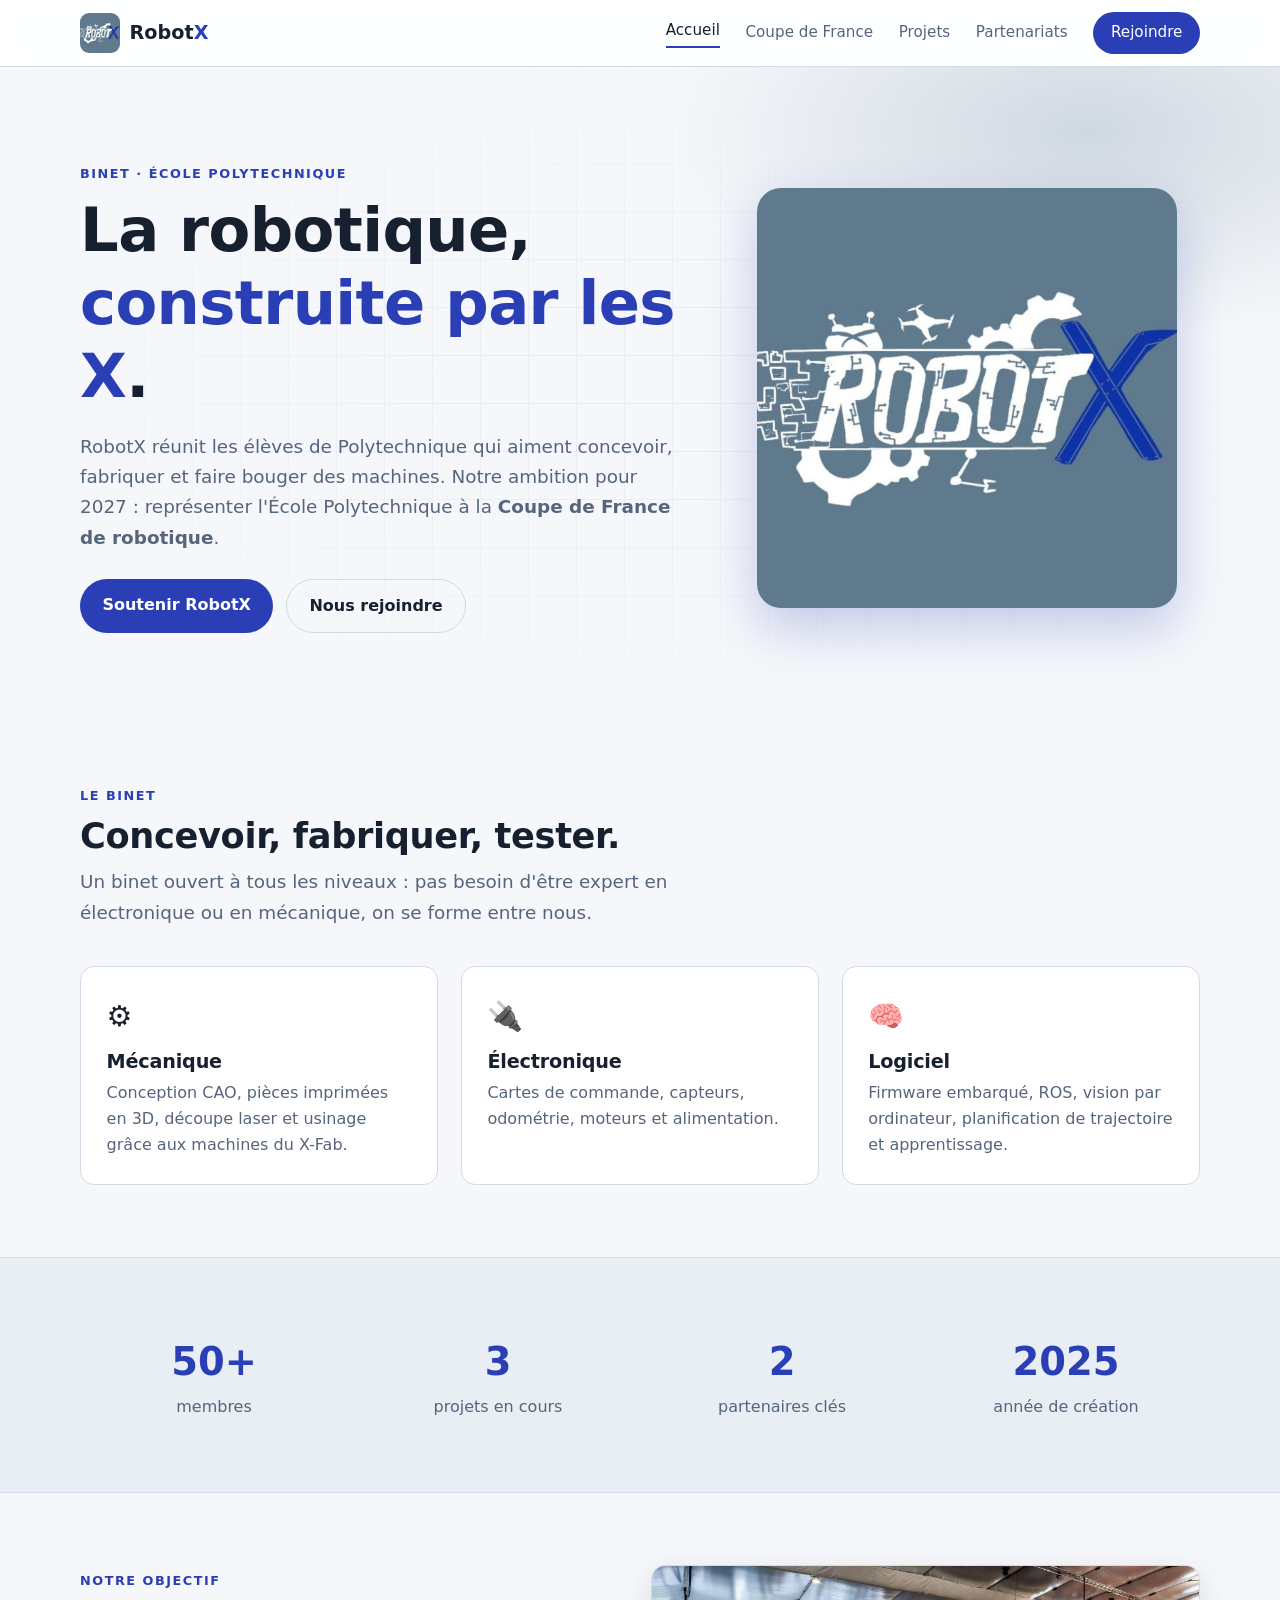
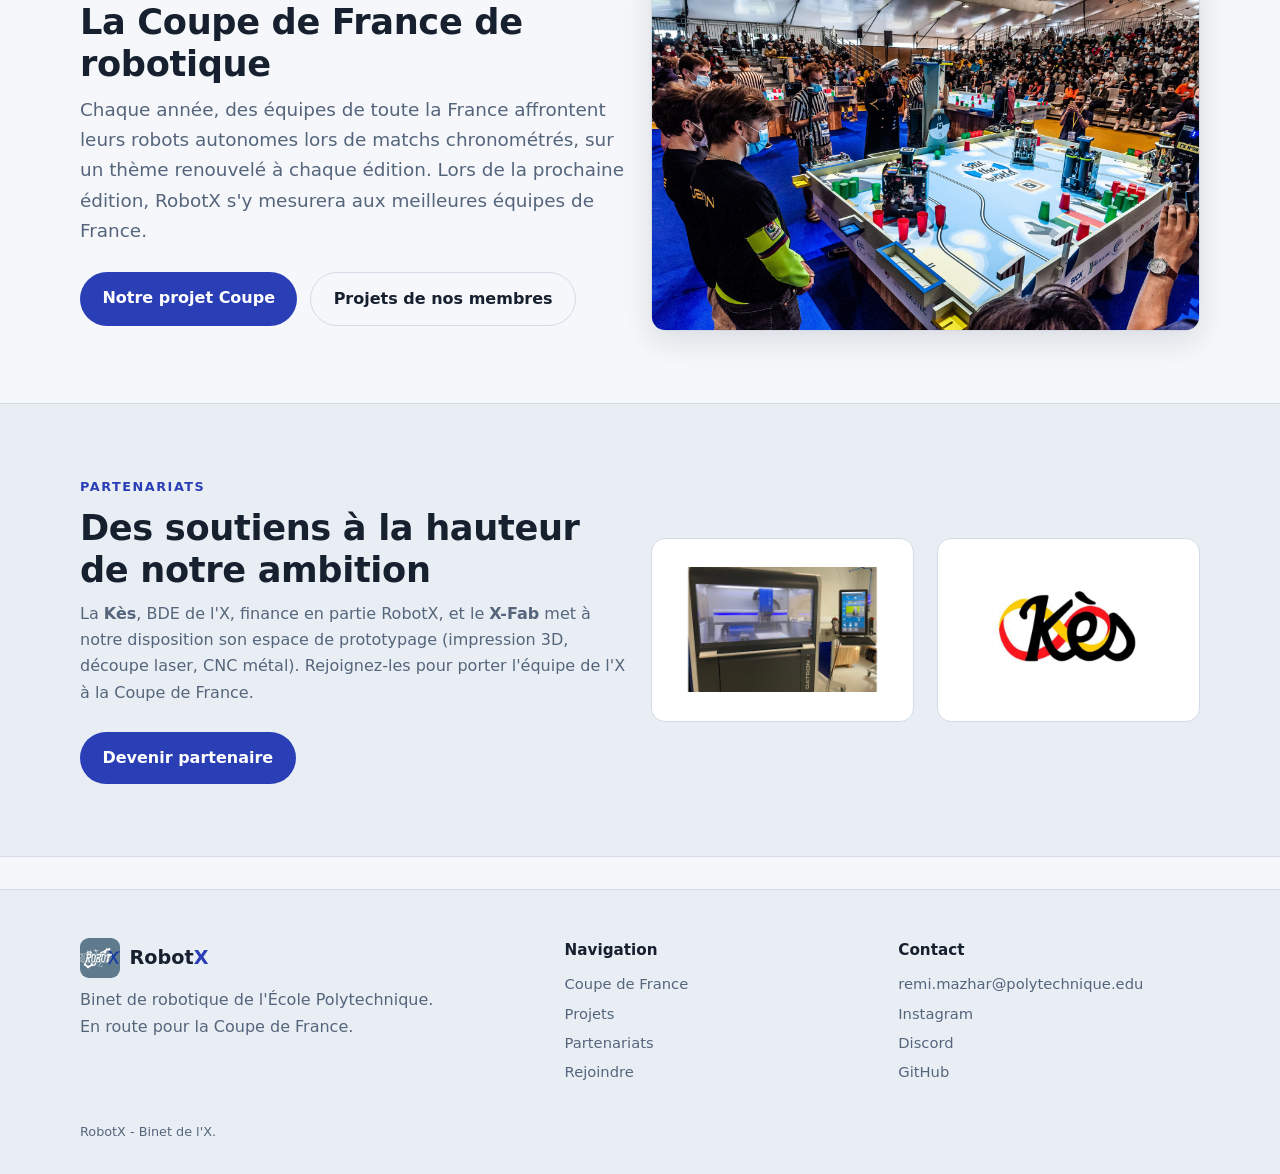
==== index.html @ 126c6d39 "Premier commit Co-Authored-By: Claude Opus 5.5 <noreply@anthropic.com>" ====
<!DOCTYPE html>
<html lang="fr">
<head>
<meta charset="utf-8">
<meta name="viewport" content="width=device-width, initial-scale=1">
<title>RobotX - Binet de robotique de l'École Polytechnique</title>
<meta name="description" content="RobotX, le binet robotique de l'École polytechnique : projets, ateliers et partenariats avec le X-Fab et la Kès.">
<link rel="stylesheet" href="style.css">
</head>
<body>
<header class="site"></header>

<main>
<section class="hero">
  <div class="wrap">
    <div>
      <span class="eyebrow">Binet · École Polytechnique</span>
      <h1>La robotique, <em>construite par les X</em>.</h1>
      <p class="lead">RobotX réunit les élèves de Polytechnique qui aiment concevoir, fabriquer et faire bouger des machines. Notre ambition pour 2027 : représenter l'École Polytechnique à la <b>Coupe de France de robotique</b>.</p>
      <div class="actions">
        <a class="btn" href="partenariats.html#soutenir">Soutenir RobotX</a>
        <a class="btn ghost" href="rejoindre.html">Nous rejoindre</a>
      </div>
    </div>
    <img class="hero-logo" src="images/logo_robotx.jpeg" alt="Logo RobotX">
  </div>
</section>

<section class="block">
  <div class="wrap">
    <div class="section-head reveal">
      <span class="eyebrow">Le binet</span>
      <h2>Concevoir, fabriquer, tester.</h2>
      <p class="lead">Un binet ouvert à tous les niveaux : pas besoin d'être expert en électronique ou en mécanique, on se forme entre nous.</p>
    </div>
    <div class="grid c3">
      <article class="card reveal"><div class="icon">⚙️</div><h3>Mécanique</h3><p>Conception CAO, pièces imprimées en 3D, découpe laser et usinage grâce aux machines du X-Fab.</p></article>
      <article class="card reveal"><div class="icon">🔌</div><h3>Électronique</h3><p>Cartes de commande, capteurs, odométrie, moteurs et alimentation.</p></article>
      <article class="card reveal"><div class="icon">🧠</div><h3>Logiciel</h3><p>Firmware embarqué, ROS, vision par ordinateur, planification de trajectoire et apprentissage.</p></article>
    </div>
  </div>
</section>

<section class="block alt">
  <div class="wrap">
    <div class="stats reveal">
      <div class="stat"><b>50+</b><p>membres</p></div>
      <div class="stat"><b>3</b><p>projets en cours</p></div>
      <div class="stat"><b>2</b><p>partenaires clés</p></div>
      <div class="stat"><b>2025</b><p>année de création</p></div>
    </div>
  </div>
</section>

<section class="block">
  <div class="wrap grid c2" style="align-items:center">
    <div class="reveal">
      <span class="eyebrow">Notre objectif</span>
      <h2>La Coupe de France de robotique</h2>
      <p class="lead">Chaque année, des équipes de toute la France affrontent leurs robots autonomes lors de matchs chronométrés, sur un thème renouvelé à chaque édition. Lors de la prochaine édition, RobotX s'y mesurera aux meilleures équipes de France.</p>
      <div class="actions"><a class="btn" href="coupe.html">Notre projet Coupe</a><a class="btn ghost" href="projets.html">Projets de nos membres</a></div>
    </div>
    <img class="media reveal" src="images/cdf_event.jpg" alt="Match de la Coupe de France de robotique devant le public" loading="lazy">
  </div>
</section>

<section class="block alt">
  <div class="wrap grid c2" style="align-items:center">
    <div class="reveal">
      <span class="eyebrow">Partenariats</span>
      <h2>Des soutiens à la hauteur de notre ambition</h2>
      <p>La <strong>Kès</strong>, BDE de l'X, finance en partie RobotX, et le <strong>X-Fab</strong> met à notre disposition son espace de prototypage (impression 3D, découpe laser, CNC métal). Rejoignez-les pour porter l'équipe de l'X à la Coupe de France.</p>
      <div class="actions"><a class="btn" href="partenariats.html#soutenir">Devenir partenaire</a></div>
    </div>
    <div class="grid c2 reveal">
      <div class="logo-tile"><img src="images/xfab.png" alt="Machine CNC du X-Fab"></div>
      <div class="logo-tile"><img src="images/logo_kes.jpg" alt="Logo de la Kès"></div>
    </div>
  </div>
</section>
</main>

<footer class="site"></footer>
<script src="site.js"></script>
<script src="layout.js"></script>
<script src="script.js"></script>
</body>
</html>
---- style.css ----
:root {
  --bg: #f5f7fa;
  --bg-2: #e9eef4;
  --card: #ffffff;
  --line: #d3dbe6;
  --text: #16202f;
  --muted: #55657c;
  --accent: #2a3fb5;
  --accent-2: #5f7c96;
  --pop: #f5a300;
  --radius: 14px;
  --maxw: 1120px;
}
* { box-sizing: border-box; margin: 0; padding: 0; }
html { scroll-behavior: smooth; }
body {
  font-family: system-ui, -apple-system, "Segoe UI", Roboto, sans-serif;
  background: var(--bg);
  color: var(--text);
  line-height: 1.65;
}
a { color: inherit; text-decoration: none; }
img { max-width: 100%; display: block; }
.wrap { width: min(var(--maxw), 100% - 2.5rem); margin-inline: auto; }
h1, h2, h3 { line-height: 1.2; letter-spacing: -0.01em; }
h1 { font-size: clamp(2.2rem, 5vw, 3.8rem); }
h2 { font-size: clamp(1.6rem, 3vw, 2.2rem); margin-bottom: .6rem; }
h3 { font-size: 1.2rem; margin-bottom: .4rem; }
p { color: var(--muted); }
.eyebrow { color: var(--accent); font-weight: 600; letter-spacing: .12em; text-transform: uppercase; font-size: .8rem; margin-bottom: .6rem; display: block; }
.lead { font-size: 1.15rem; max-width: 60ch; }

/* Header */
header.site {
  position: sticky; top: 0; z-index: 50;
  background: rgba(255,255,255,.9); backdrop-filter: blur(10px);
  border-bottom: 1px solid var(--line);
}
header.site .wrap { display: flex; align-items: center; justify-content: space-between; height: 66px; }
.brand { display: flex; align-items: center; gap: .6rem; font-weight: 800; font-size: 1.2rem; }
.brand img { width: 40px; height: 40px; border-radius: 9px; }
.brand span b { color: var(--accent); }
nav.main { display: flex; gap: 1.6rem; align-items: center; }
nav.main a { color: var(--muted); font-weight: 500; font-size: .95rem; transition: color .15s; }
nav.main a:hover, nav.main a[aria-current="page"] { color: var(--text); }
nav.main a[aria-current="page"] { border-bottom: 2px solid var(--accent); padding-bottom: 3px; }
.burger { display: none; background: none; border: 1px solid var(--line); color: var(--text); border-radius: 8px; padding: .35rem .6rem; font-size: 1.2rem; cursor: pointer; }

/* Buttons */
.btn {
  display: inline-block; padding: .8rem 1.4rem; border-radius: 999px; font-weight: 600;
  background: var(--accent); color: #fff; transition: transform .15s, box-shadow .15s;
}
.btn:hover { transform: translateY(-2px); box-shadow: 0 8px 24px rgba(42,63,181,.35); }
.btn.ghost { background: transparent; color: var(--text); border: 1px solid var(--line); }
.btn.ghost:hover { border-color: var(--accent); box-shadow: none; }
.actions { display: flex; gap: .8rem; flex-wrap: wrap; margin-top: 1.6rem; }

/* Hero */
.hero {
  position: relative; overflow: hidden; padding: 6rem 0 5rem;
  background:
    radial-gradient(600px 300px at 85% 10%, rgba(95,124,150,.25), transparent 70%);
}
.hero::before {
  content: ""; position: absolute; inset: 0; opacity: .35;
  background-image: linear-gradient(var(--line) 1px, transparent 1px), linear-gradient(90deg, var(--line) 1px, transparent 1px);
  background-size: 48px 48px;
  mask-image: radial-gradient(ellipse at center, #000 20%, transparent 75%);
}
.hero .wrap { position: relative; display: grid; grid-template-columns: 1.3fr 1fr; gap: 3rem; align-items: center; }
.hero h1 em { font-style: normal; color: var(--accent); }
.hero p.lead { margin-top: 1.2rem; }
.page-hero { padding: 4.5rem 0 2.5rem; background: radial-gradient(500px 250px at 90% 0, rgba(95,124,150,.2), transparent 70%); }
.page-hero h1 { font-size: clamp(2rem, 4vw, 3rem); }

/* Placeholders */
.ph {
  display: grid; place-items: center; text-align: center; color: var(--muted);
  font-size: .85rem; font-family: ui-monospace, Consolas, monospace;
  border: 1px dashed var(--line); border-radius: var(--radius);
  background: repeating-linear-gradient(45deg, var(--bg-2), var(--bg-2) 12px, var(--card) 12px, var(--card) 24px);
  min-height: 200px; padding: 1rem;
}
.ph.tall { min-height: 340px; }
.ph.logo { min-height: 90px; width: 180px; }

/* Sections */
section.block { padding: 4.5rem 0; }
section.alt { background: var(--bg-2); border-block: 1px solid var(--line); }
.section-head { margin-bottom: 2.4rem; }
.grid { display: grid; gap: 1.4rem; }
.grid.c3 { grid-template-columns: repeat(3, 1fr); }
.grid.c2 { grid-template-columns: repeat(2, 1fr); }
.grid.c4 { grid-template-columns: repeat(4, 1fr); }
.card {
  background: var(--card); border: 1px solid var(--line); border-radius: var(--radius);
  padding: 1.6rem; transition: transform .2s, border-color .2s;
}
.card:hover { transform: translateY(-4px); border-color: var(--accent); }
.card .icon { font-size: 1.8rem; margin-bottom: .6rem; }
.card.project { padding: 0; overflow: hidden; }
.card.project .ph { border: 0; border-radius: 0; border-bottom: 1px dashed var(--line); }
.card.project .body { padding: 1.4rem; }
.tag {
  display: inline-block; font-size: .72rem; font-weight: 600; padding: .15rem .6rem; border-radius: 999px;
  border: 1px solid var(--line); background: #fff; color: var(--accent-2); margin: 0 .3rem .5rem 0;
}
.tag.warm { color: #a86b00; border-color: var(--pop); background: #fff6df; }

/* Stats */
.stats { display: grid; grid-template-columns: repeat(4, 1fr); gap: 1rem; text-align: center; }
.stat b { display: block; font-size: 2.4rem; color: var(--accent); }

/* Partners */
.partner { display: grid; grid-template-columns: 1fr 1.2fr; gap: 3rem; align-items: center; padding: 3rem 0; }
.partner + .partner { border-top: 1px solid var(--line); }
.partner.rev .visual { order: 2; }
.partner ul { margin: 1rem 0 0 1.2rem; color: var(--muted); }
.partner li { margin-bottom: .4rem; }
.partner li::marker { color: var(--pop); }
.callout {
  border-left: 3px solid var(--pop); background: var(--card);
  padding: 1rem 1.2rem; border-radius: 0 var(--radius) var(--radius) 0; margin-top: 1.2rem;
}
.machines { display: grid; grid-template-columns: repeat(2, 1fr); gap: .8rem; margin-top: 1.2rem; }
.machine { background: var(--card); border: 1px solid var(--line); border-radius: 10px; padding: .8rem 1rem; font-size: .92rem; }
.machine b { display: block; color: var(--text); }
.machine span { color: var(--muted); }

/* Timeline */
.steps { counter-reset: s; display: grid; gap: 1rem; }
.step { display: flex; gap: 1rem; align-items: flex-start; }
.step::before {
  counter-increment: s; content: counter(s); flex: none;
  width: 36px; height: 36px; border-radius: 50%; display: grid; place-items: center;
  background: var(--accent); color: #fff; font-weight: 800;
}

/* Form */
form { display: grid; gap: 1rem; }
label { font-size: .9rem; color: var(--muted); display: grid; gap: .3rem; }
input, textarea, select {
  font: inherit; color: var(--text); background: var(--bg-2);
  border: 1px solid var(--line); border-radius: 10px; padding: .7rem .9rem;
}
input:focus, textarea:focus, select:focus { outline: 2px solid var(--accent); border-color: transparent; }

/* Footer */
footer.site { border-top: 1px solid var(--line); padding: 3rem 0 2rem; background: var(--bg-2); margin-top: 2rem; }
footer.site .cols { display: grid; grid-template-columns: 1.5fr 1fr 1fr; gap: 2rem; }
footer.site h4 { margin-bottom: .6rem; font-size: .95rem; }
footer.site a { display: block; color: var(--muted); font-size: .92rem; margin-bottom: .3rem; }
footer.site a:hover { color: var(--accent); }
footer.site .legal { margin-top: 2rem; font-size: .8rem; color: var(--muted); }

/* Reveal */
.reveal { opacity: 0; transform: translateY(18px); transition: opacity .6s, transform .6s; }
.reveal.in { opacity: 1; transform: none; }
@media (prefers-reduced-motion: reduce) { .reveal { opacity: 1; transform: none; transition: none; } html { scroll-behavior: auto; } }

@media (max-width: 860px) {
  .hero .wrap, .partner, .grid.c2, footer.site .cols { grid-template-columns: 1fr; }
  .grid.c3, .grid.c4, .stats { grid-template-columns: repeat(2, 1fr); }
  .partner.rev .visual { order: 0; }
  .burger { display: block; }
  nav.main {
    display: none; position: absolute; top: 66px; left: 0; right: 0; flex-direction: column;
    background: #fff; padding: 1.2rem; border-bottom: 1px solid var(--line); gap: 1rem;
  }
  nav.main.open { display: flex; }
}
@media (max-width: 540px) {
  .grid.c3, .grid.c4, .stats, .machines { grid-template-columns: 1fr; }
}

/* Images */
.hero-logo { border-radius: 24px; box-shadow: 0 20px 50px rgba(42,63,181,.25); width: min(100%, 420px); margin-inline: auto; }
.photo { width: 100%; border-radius: var(--radius); border: 1px solid var(--line); box-shadow: 0 10px 30px rgba(22,32,47,.12); }
.logo-tile { background: #fff; border: 1px solid var(--line); border-radius: var(--radius); display: grid; place-items: center; padding: 1rem; }
.logo-tile img { max-height: 150px; width: auto; object-fit: contain; }
.logo-tile.big { padding: 2rem; min-height: 340px; }
.logo-tile.big img { max-height: 280px; }
.media { width: 100%; aspect-ratio: 3/2; object-fit: cover; border-radius: var(--radius); border: 1px solid var(--line); box-shadow: 0 10px 30px rgba(22,32,47,.12); }
.media.contain { object-fit: contain; background: #fff; padding: 1rem; }
.card.project img, .card.project video {
  display: block; width: 100%; aspect-ratio: 16/9; object-fit: cover; border-bottom: 1px solid var(--line);
  background: repeating-linear-gradient(45deg, var(--bg-2), var(--bg-2) 12px, var(--card) 12px, var(--card) 24px);
}

nav.main a.nav-cta { padding: .5rem 1.1rem; color: #fff; }
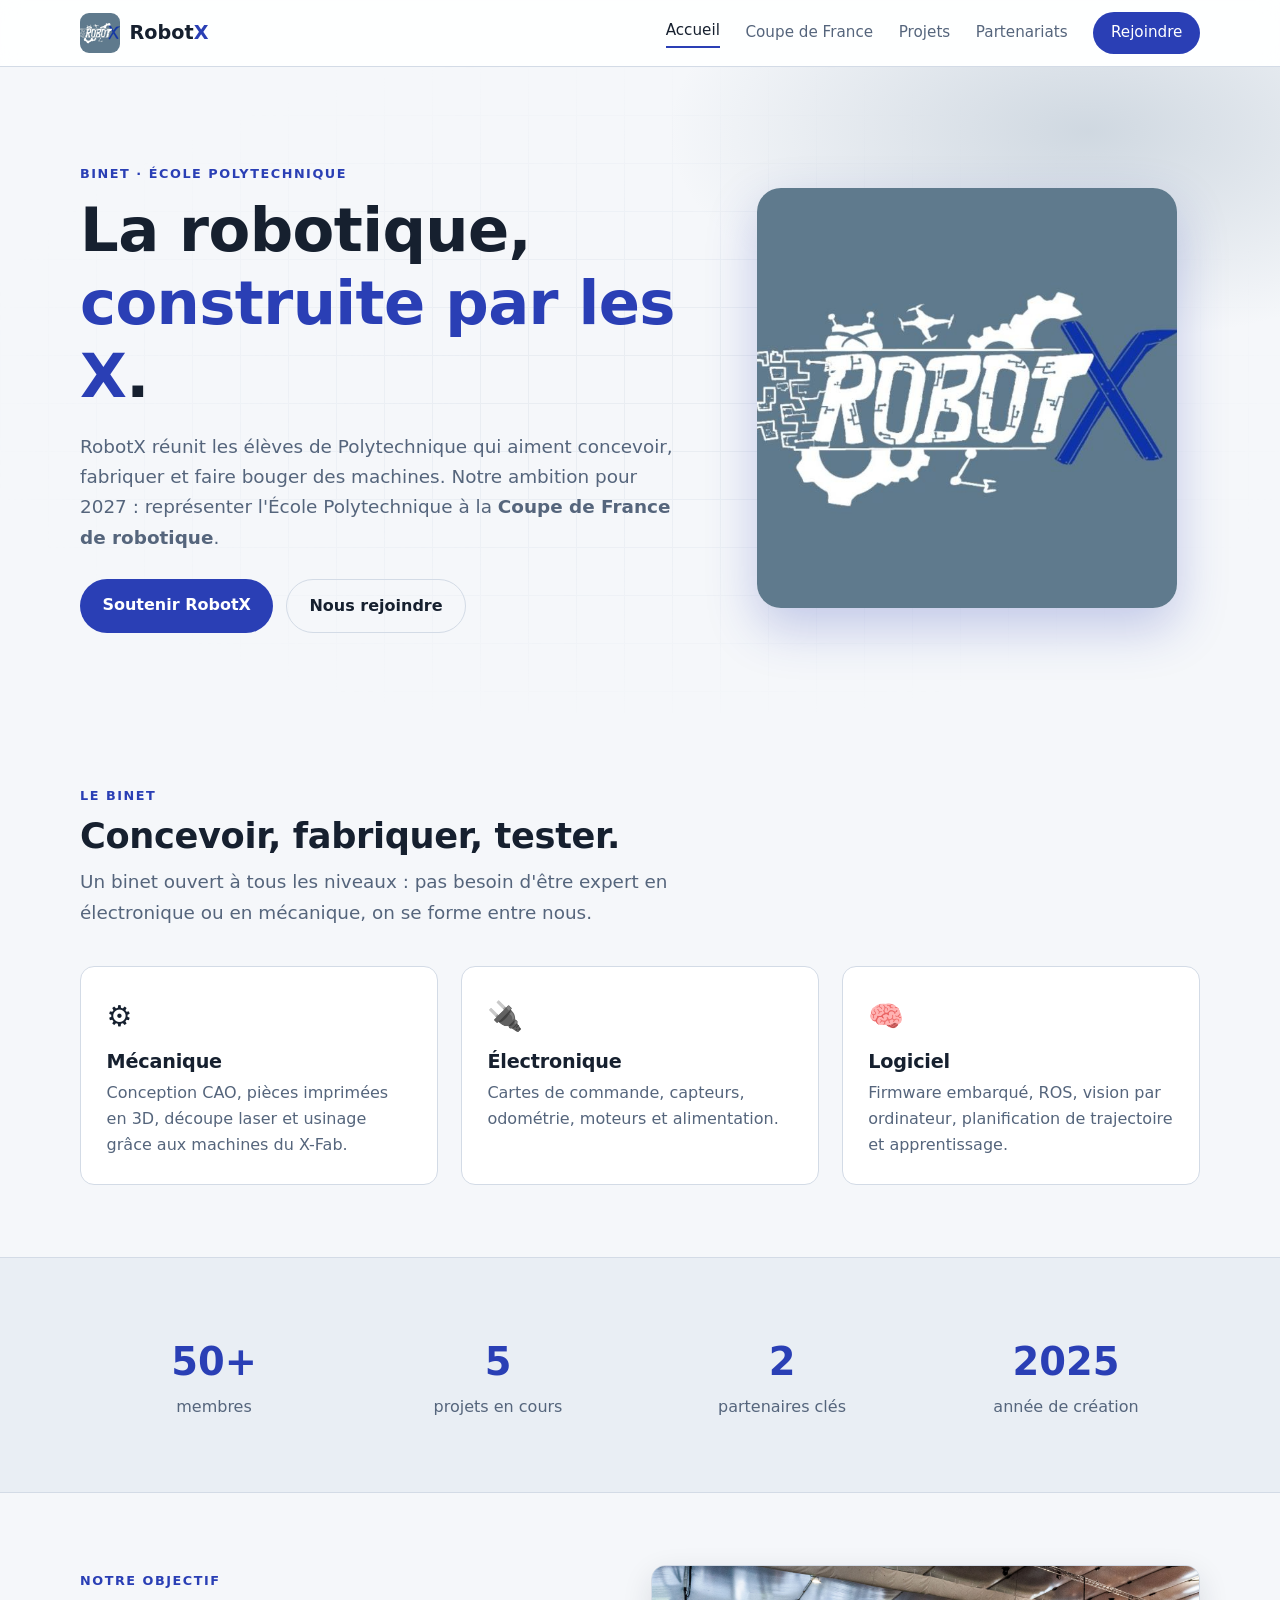
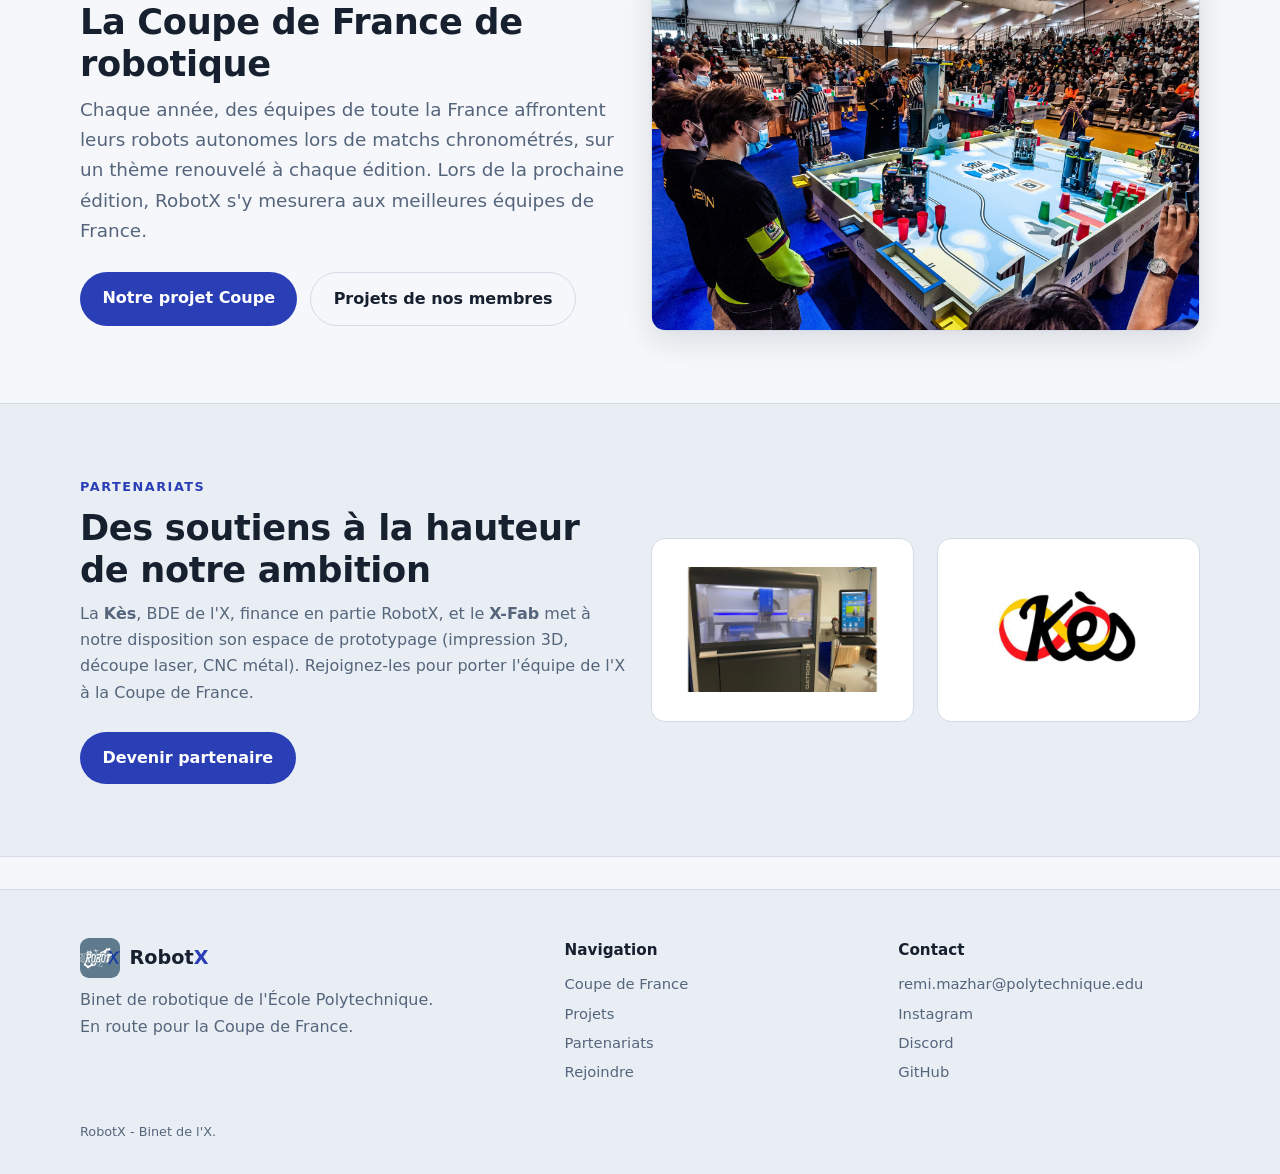
==== commit 856f707c: "change number of projects" ====
--- a/index.html
+++ b/index.html
@@ -45,7 +45,7 @@
   <div class="wrap">
     <div class="stats reveal">
       <div class="stat"><b>50+</b><p>membres</p></div>
-      <div class="stat"><b>3</b><p>projets en cours</p></div>
+      <div class="stat"><b>5</b><p>projets en cours</p></div>
       <div class="stat"><b>2</b><p>partenaires clés</p></div>
       <div class="stat"><b>2025</b><p>année de création</p></div>
     </div>
